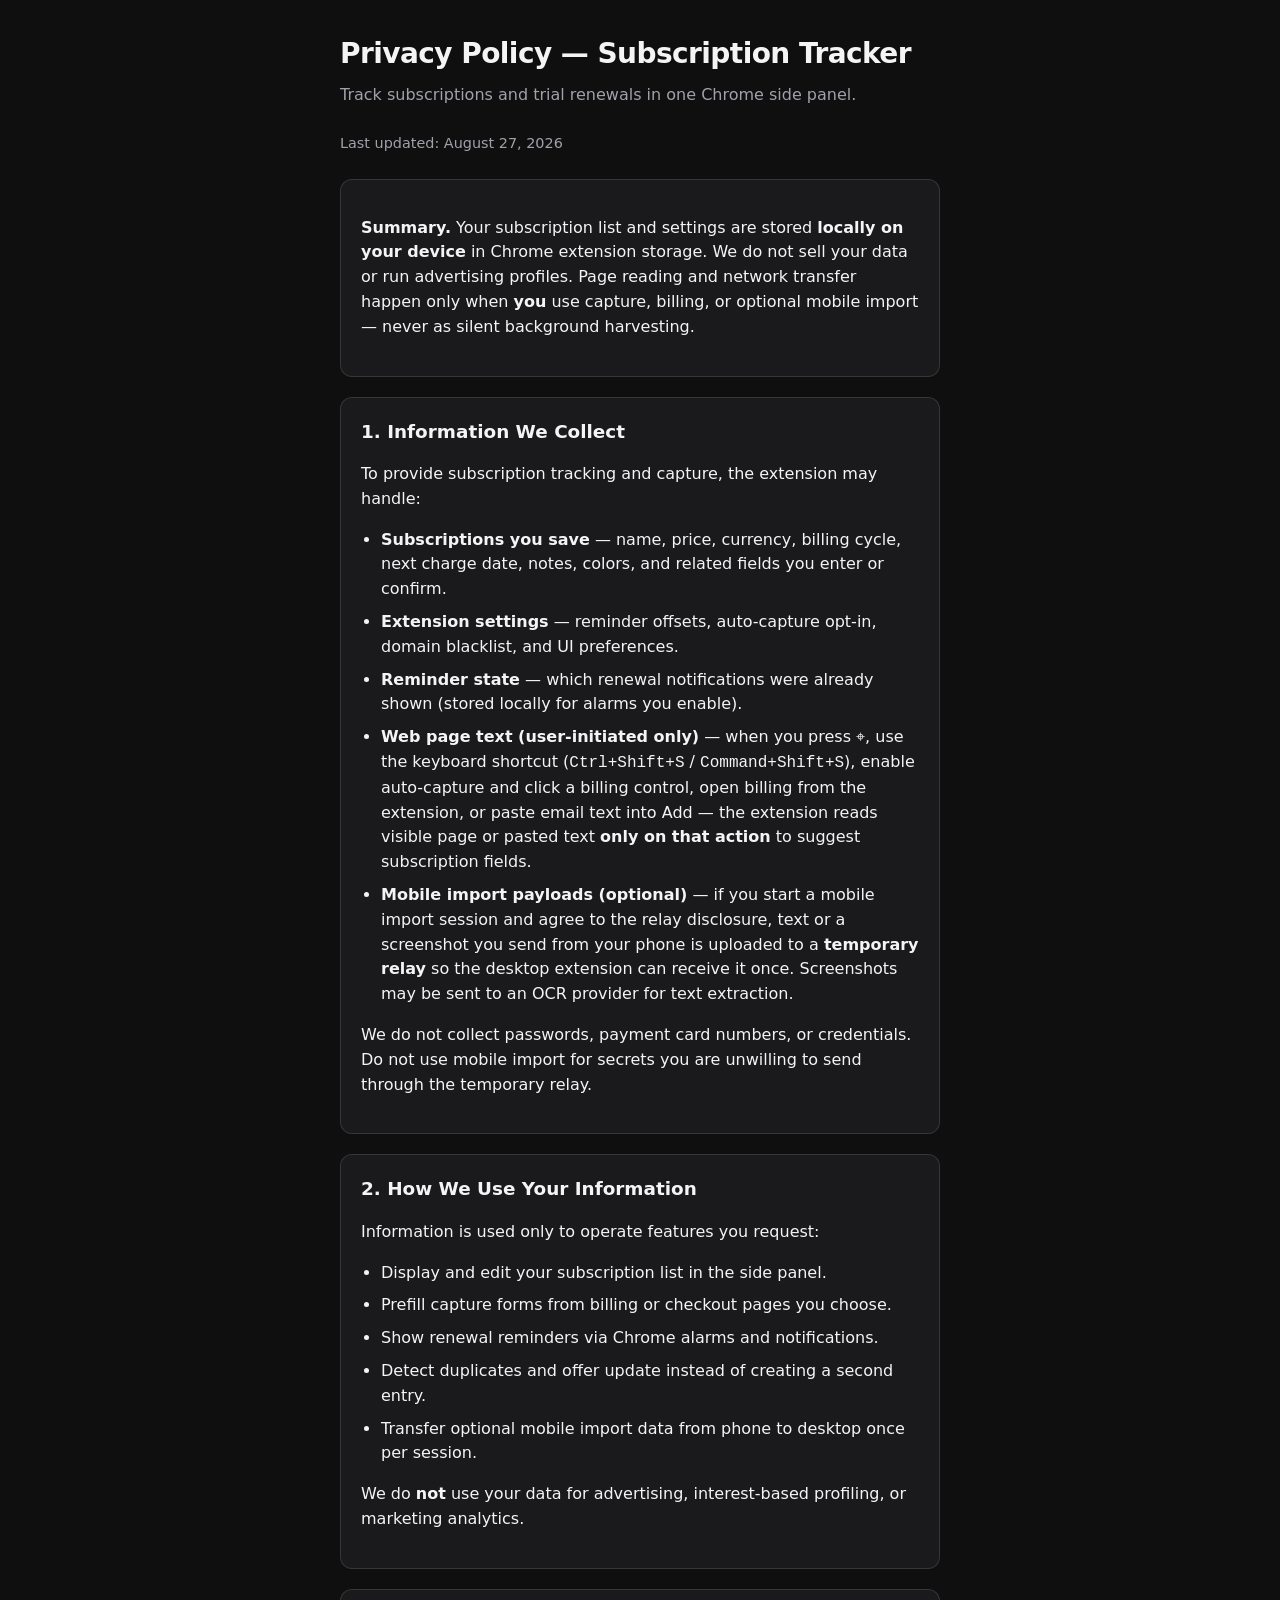
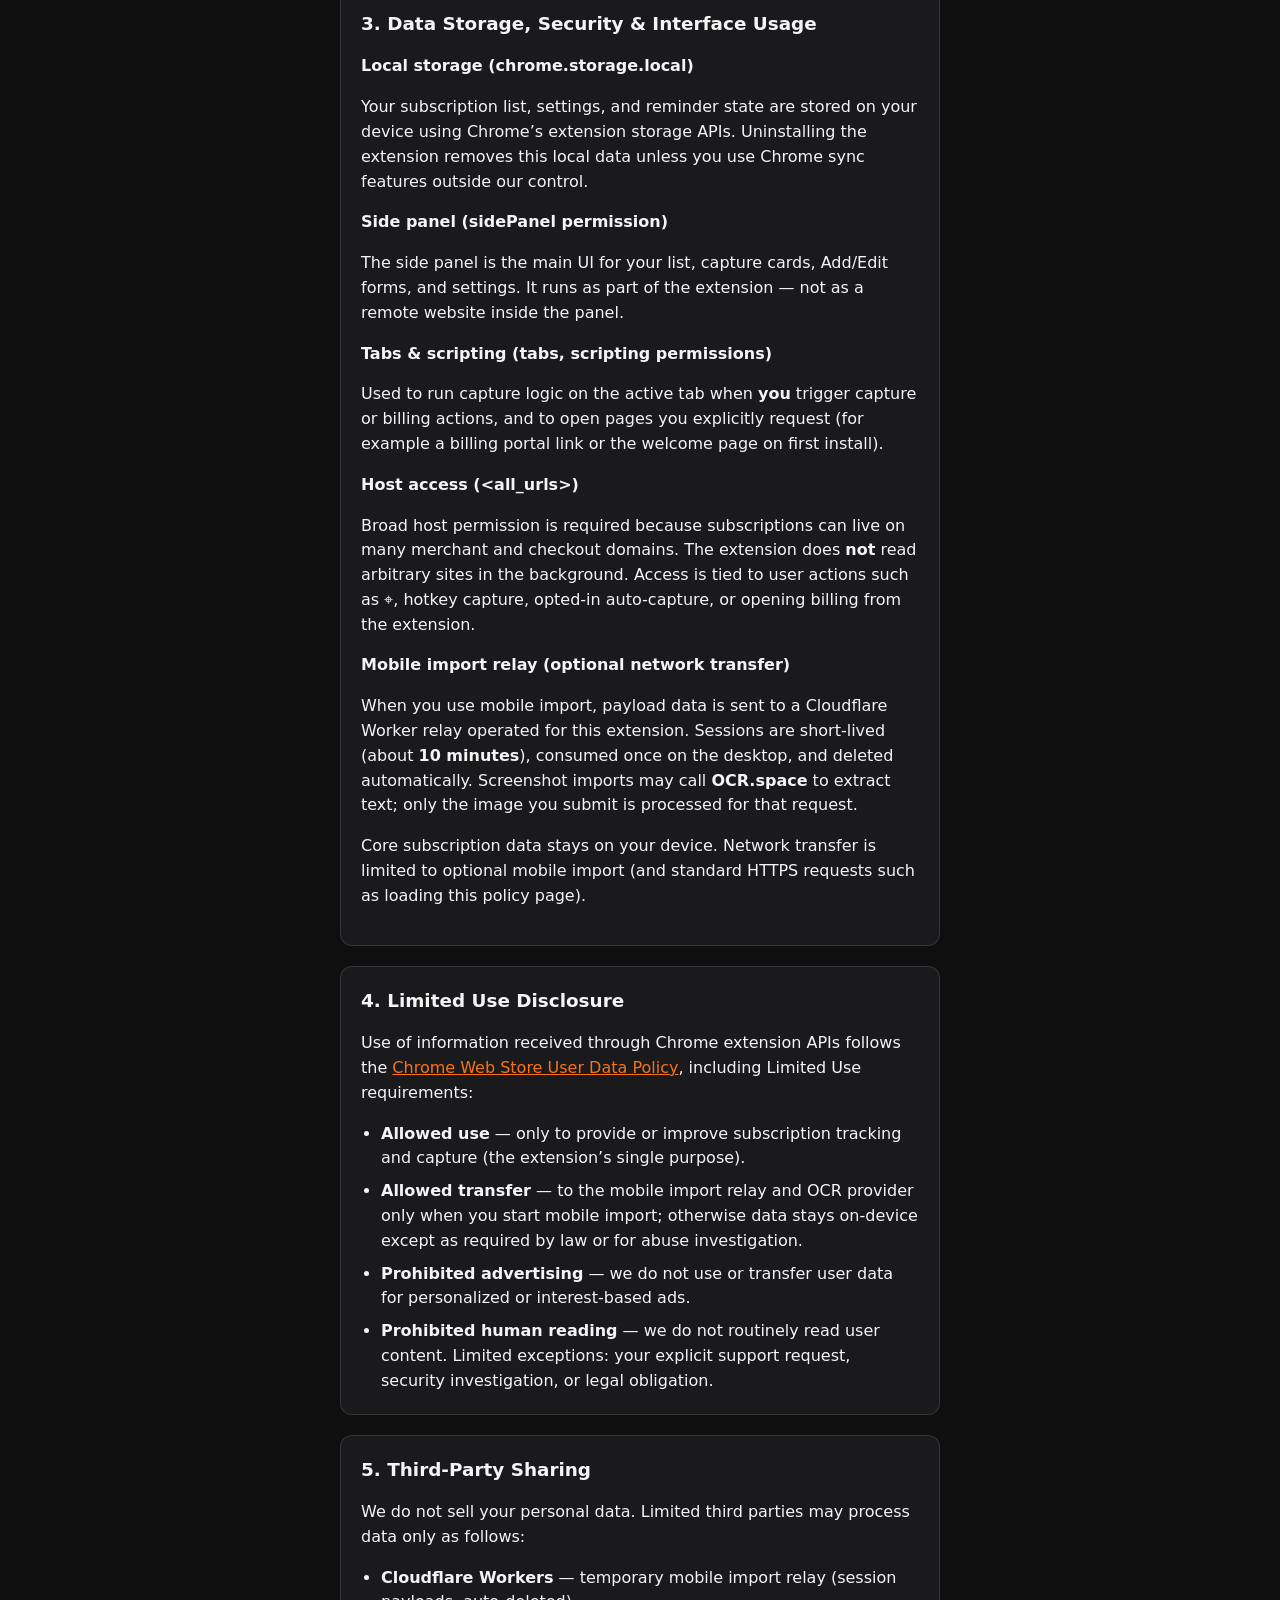
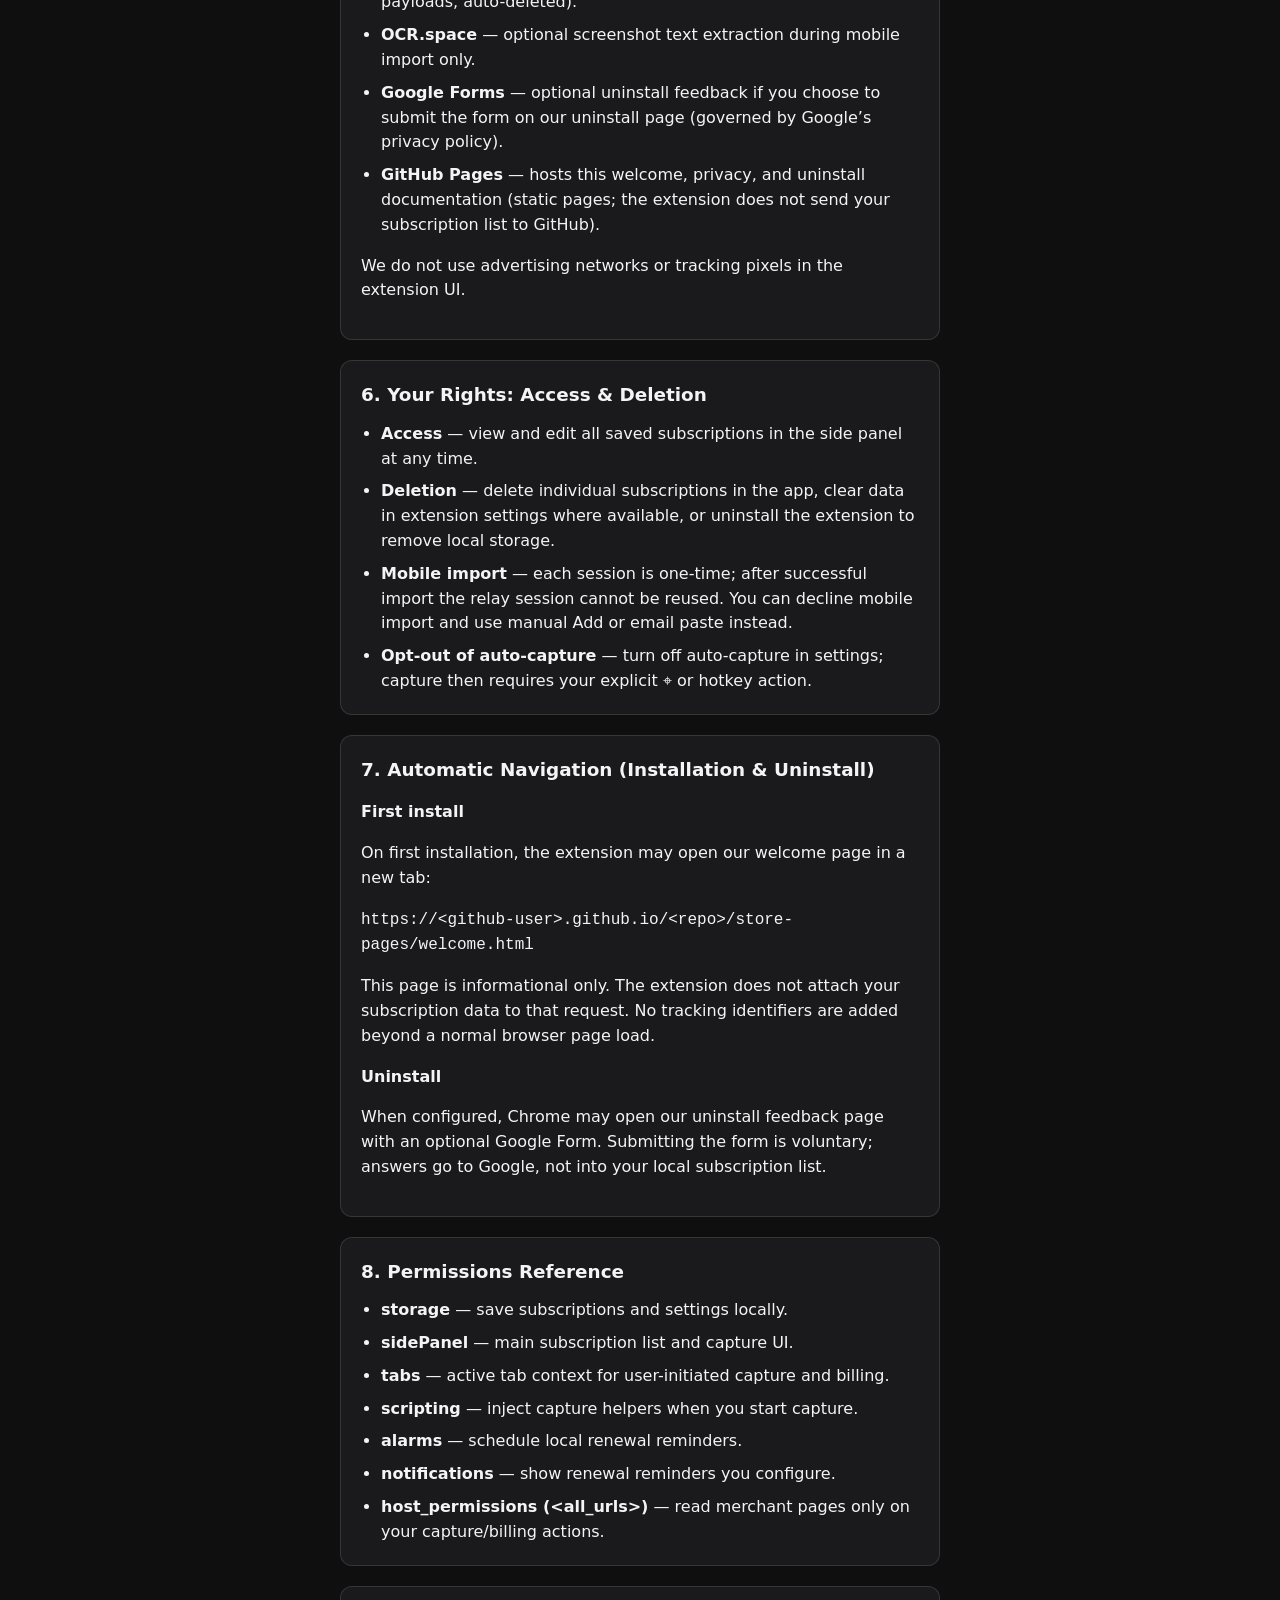
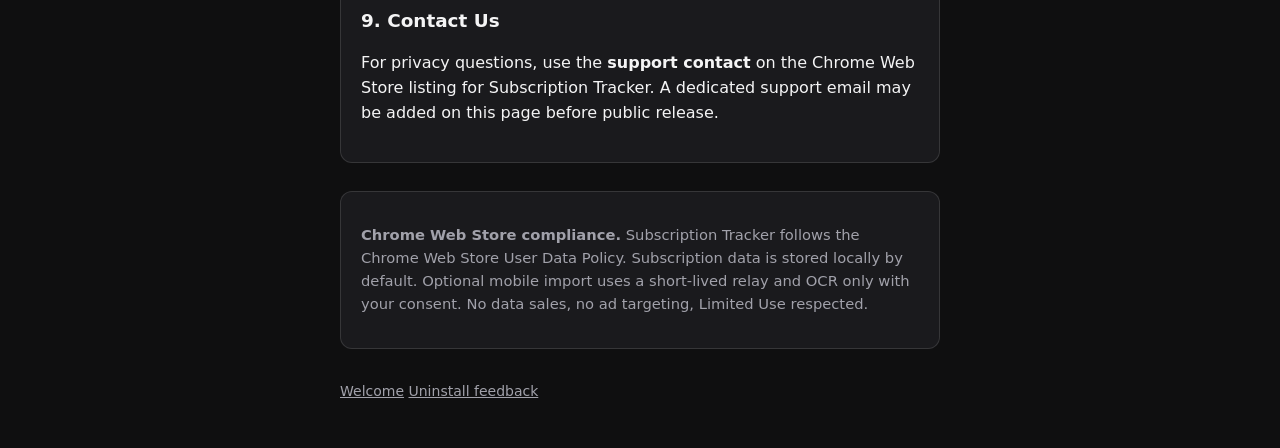
==== privacy.html @ beda6c3e "Initial store pages for GitHub Pages Co-authored-by: Cursor <cursoragent@cursor.com>" ====
<!DOCTYPE html>
<html lang="en">
  <!--
    СТОП ДЛЯ ПУБЛИКАЦИИ (CWS) — privacy.html:
    1. Обновить дату в строке "Last updated" на день публикации.
    2. В §9 Contact Us — указать реальный support email (сейчас placeholder).
    3. В §7 — подставить финальный URL welcome (после GitHub Pages), тот же что в store-urls.ts и CWS Homepage.
    Не выкладывать на GitHub Pages / не подставлять URL в CWS, пока все пункты не сделаны.
  -->
  <head>
    <meta charset="UTF-8" />
    <meta name="viewport" content="width=device-width, initial-scale=1" />
    <title>Privacy Policy — Subscription Tracker</title>
    <link rel="stylesheet" href="styles.css" />
  </head>
  <body>
    <main>
      <h1>Privacy Policy — Subscription Tracker</h1>
      <p class="lead">Track subscriptions and trial renewals in one Chrome side panel.</p>
      <p class="updated">Last updated: August 27, 2026</p>
      <!-- СТОП CWS: обновить дату выше перед публикацией -->

      <div class="card card-highlight">
        <p>
          <strong>Summary.</strong>
          Your subscription list and settings are stored <strong>locally on your device</strong>
          in Chrome extension storage. We do not sell your data or run advertising profiles.
          Page reading and network transfer happen only when <strong>you</strong> use capture,
          billing, or optional mobile import — never as silent background harvesting.
        </p>
      </div>

      <div class="card">
        <h2>1. Information We Collect</h2>
        <p>To provide subscription tracking and capture, the extension may handle:</p>
        <ul>
          <li>
            <strong>Subscriptions you save</strong> — name, price, currency, billing cycle,
            next charge date, notes, colors, and related fields you enter or confirm.
          </li>
          <li>
            <strong>Extension settings</strong> — reminder offsets, auto-capture opt-in,
            domain blacklist, and UI preferences.
          </li>
          <li>
            <strong>Reminder state</strong> — which renewal notifications were already shown
            (stored locally for alarms you enable).
          </li>
          <li>
            <strong>Web page text (user-initiated only)</strong> — when you press ⌖, use the
            keyboard shortcut (<code>Ctrl+Shift+S</code> / <code>Command+Shift+S</code>),
            enable auto-capture and click a billing control, open billing from the extension,
            or paste email text into Add — the extension reads visible page or pasted text
            <strong>only on that action</strong> to suggest subscription fields.
          </li>
          <li>
            <strong>Mobile import payloads (optional)</strong> — if you start a mobile import
            session and agree to the relay disclosure, text or a screenshot you send from your
            phone is uploaded to a <strong>temporary relay</strong> so the desktop extension can
            receive it once. Screenshots may be sent to an OCR provider for text extraction.
          </li>
        </ul>
        <p class="notice">
          We do not collect passwords, payment card numbers, or credentials. Do not use mobile
          import for secrets you are unwilling to send through the temporary relay.
        </p>
      </div>

      <div class="card">
        <h2>2. How We Use Your Information</h2>
        <p>Information is used only to operate features you request:</p>
        <ul>
          <li>Display and edit your subscription list in the side panel.</li>
          <li>Prefill capture forms from billing or checkout pages you choose.</li>
          <li>Show renewal reminders via Chrome alarms and notifications.</li>
          <li>Detect duplicates and offer update instead of creating a second entry.</li>
          <li>Transfer optional mobile import data from phone to desktop once per session.</li>
        </ul>
        <p>
          We do <strong>not</strong> use your data for advertising, interest-based profiling,
          or marketing analytics.
        </p>
      </div>

      <div class="card">
        <h2>3. Data Storage, Security &amp; Interface Usage</h2>

        <p><strong>Local storage (chrome.storage.local)</strong></p>
        <p>
          Your subscription list, settings, and reminder state are stored on your device using
          Chrome’s extension storage APIs. Uninstalling the extension removes this local data
          unless you use Chrome sync features outside our control.
        </p>

        <p><strong>Side panel (sidePanel permission)</strong></p>
        <p>
          The side panel is the main UI for your list, capture cards, Add/Edit forms, and
          settings. It runs as part of the extension — not as a remote website inside the panel.
        </p>

        <p><strong>Tabs &amp; scripting (tabs, scripting permissions)</strong></p>
        <p>
          Used to run capture logic on the active tab when <strong>you</strong> trigger capture or
          billing actions, and to open pages you explicitly request (for example a billing portal
          link or the welcome page on first install).
        </p>

        <p><strong>Host access (&lt;all_urls&gt;)</strong></p>
        <p>
          Broad host permission is required because subscriptions can live on many merchant and
          checkout domains. The extension does <strong>not</strong> read arbitrary sites in the
          background. Access is tied to user actions such as ⌖, hotkey capture, opted-in
          auto-capture, or opening billing from the extension.
        </p>

        <p><strong>Mobile import relay (optional network transfer)</strong></p>
        <p>
          When you use mobile import, payload data is sent to a Cloudflare Worker relay operated
          for this extension. Sessions are short-lived (about <strong>10 minutes</strong>), consumed
          once on the desktop, and deleted automatically. Screenshot imports may call
          <strong>OCR.space</strong> to extract text; only the image you submit is processed for
          that request.
        </p>

        <p class="notice notice-success">
          Core subscription data stays on your device. Network transfer is limited to optional
          mobile import (and standard HTTPS requests such as loading this policy page).
        </p>
      </div>

      <div class="card">
        <h2>4. Limited Use Disclosure</h2>
        <p>
          Use of information received through Chrome extension APIs follows the
          <a href="https://developer.chrome.com/docs/webstore/program-policies/limited-use/"
            >Chrome Web Store User Data Policy</a
          >, including Limited Use requirements:
        </p>
        <ul>
          <li>
            <strong>Allowed use</strong> — only to provide or improve subscription tracking and
            capture (the extension’s single purpose).
          </li>
          <li>
            <strong>Allowed transfer</strong> — to the mobile import relay and OCR provider only
            when you start mobile import; otherwise data stays on-device except as required by law
            or for abuse investigation.
          </li>
          <li>
            <strong>Prohibited advertising</strong> — we do not use or transfer user data for
            personalized or interest-based ads.
          </li>
          <li>
            <strong>Prohibited human reading</strong> — we do not routinely read user content.
            Limited exceptions: your explicit support request, security investigation, or legal
            obligation.
          </li>
        </ul>
      </div>

      <div class="card">
        <h2>5. Third-Party Sharing</h2>
        <p>We do not sell your personal data. Limited third parties may process data only as follows:</p>
        <ul>
          <li>
            <strong>Cloudflare Workers</strong> — temporary mobile import relay (session payloads,
            auto-deleted).
          </li>
          <li>
            <strong>OCR.space</strong> — optional screenshot text extraction during mobile import
            only.
          </li>
          <li>
            <strong>Google Forms</strong> — optional uninstall feedback if you choose to submit the
            form on our uninstall page (governed by Google’s privacy policy).
          </li>
          <li>
            <strong>GitHub Pages</strong> — hosts this welcome, privacy, and uninstall documentation
            (static pages; the extension does not send your subscription list to GitHub).
          </li>
        </ul>
        <p>We do not use advertising networks or tracking pixels in the extension UI.</p>
      </div>

      <div class="card">
        <h2>6. Your Rights: Access &amp; Deletion</h2>
        <ul>
          <li>
            <strong>Access</strong> — view and edit all saved subscriptions in the side panel at any
            time.
          </li>
          <li>
            <strong>Deletion</strong> — delete individual subscriptions in the app, clear data in
            extension settings where available, or uninstall the extension to remove local storage.
          </li>
          <li>
            <strong>Mobile import</strong> — each session is one-time; after successful import the
            relay session cannot be reused. You can decline mobile import and use manual Add or
            email paste instead.
          </li>
          <li>
            <strong>Opt-out of auto-capture</strong> — turn off auto-capture in settings; capture
            then requires your explicit ⌖ or hotkey action.
          </li>
        </ul>
      </div>

      <div class="card">
        <h2>7. Automatic Navigation (Installation &amp; Uninstall)</h2>
        <p><strong>First install</strong></p>
        <p>
          On first installation, the extension may open our welcome page in a new tab:
        </p>
        <p><code>https://&lt;github-user&gt;.github.io/&lt;repo&gt;/store-pages/welcome.html</code></p>
        <!-- СТОП CWS: заменить placeholder выше на финальный URL welcome (GitHub Pages) -->
        <p>
          This page is informational only. The extension does not attach your subscription data to
          that request. No tracking identifiers are added beyond a normal browser page load.
        </p>
        <p><strong>Uninstall</strong></p>
        <p>
          When configured, Chrome may open our uninstall feedback page with an optional Google
          Form. Submitting the form is voluntary; answers go to Google, not into your local
          subscription list.
        </p>
      </div>

      <div class="card" id="permissions">
        <h2>8. Permissions Reference</h2>
        <ul>
          <li><strong>storage</strong> — save subscriptions and settings locally.</li>
          <li><strong>sidePanel</strong> — main subscription list and capture UI.</li>
          <li><strong>tabs</strong> — active tab context for user-initiated capture and billing.</li>
          <li><strong>scripting</strong> — inject capture helpers when you start capture.</li>
          <li><strong>alarms</strong> — schedule local renewal reminders.</li>
          <li><strong>notifications</strong> — show renewal reminders you configure.</li>
          <li><strong>host_permissions (&lt;all_urls&gt;)</strong> — read merchant pages only on your capture/billing actions.</li>
        </ul>
      </div>

      <div class="card">
        <h2>9. Contact Us</h2>
        <!-- СТОП CWS: заменить текст ниже на реальный email поддержки -->
        <p>
          For privacy questions, use the <strong>support contact</strong> on the Chrome Web Store
          listing for Subscription Tracker. A dedicated support email may be added on this page
          before public release.
        </p>
      </div>

      <div class="compliance">
        <p>
          <strong>Chrome Web Store compliance.</strong>
          Subscription Tracker follows the Chrome Web Store User Data Policy. Subscription data is
          stored locally by default. Optional mobile import uses a short-lived relay and OCR only
          with your consent. No data sales, no ad targeting, Limited Use respected.
        </p>
      </div>

      <footer>
        <a href="welcome.html">Welcome</a>
        <a href="uninstall.html">Uninstall feedback</a>
      </footer>
    </main>
  </body>
</html>
---- styles.css ----
/* Subscription Tracker — GitHub Pages (store). Matches extension dark theme. */
:root {
  color-scheme: dark;
  --bg: #0f0f10;
  --surface: #1a1a1d;
  --text: #f4f4f5;
  --muted: #a1a1aa;
  --border: rgba(255, 255, 255, 0.12);
  --accent: #f97316;
  --max: 640px;
}

* {
  box-sizing: border-box;
}

body {
  margin: 0;
  min-height: 100vh;
  font-family: system-ui, -apple-system, Segoe UI, Roboto, sans-serif;
  font-size: 16px;
  line-height: 1.55;
  background: var(--bg);
  color: var(--text);
}

main {
  max-width: var(--max);
  margin: 0 auto;
  padding: 32px 20px 48px;
}

h1 {
  margin: 0 0 8px;
  font-size: 1.75rem;
  letter-spacing: -0.02em;
}

h2 {
  margin: 0 0 12px;
  font-size: 1.15rem;
}

.lead {
  margin: 0 0 24px;
  color: var(--muted);
}

.updated {
  margin: 0 0 24px;
  font-size: 0.9rem;
  color: var(--muted);
}

.card {
  background: var(--surface);
  border: 1px solid var(--border);
  border-radius: 12px;
  padding: 20px;
  margin-bottom: 20px;
}

ul {
  margin: 0;
  padding-left: 1.25rem;
}

li {
  margin-bottom: 8px;
}

li:last-child {
  margin-bottom: 0;
}

a {
  color: var(--accent);
}

footer {
  margin-top: 32px;
  font-size: 0.875rem;
  color: var(--muted);
}

footer a {
  color: var(--muted);
}

.compliance {
  margin-top: 28px;
  padding: 18px 20px;
  border-radius: 12px;
  background: var(--surface);
  border: 1px solid var(--border);
  font-size: 0.92rem;
  color: var(--muted);
}

.form-frame {
  width: 100%;
  min-height: 420px;
  border: 0;
  border-radius: 8px;
  background: #fff;
}

.form-placeholder {
  padding: 24px;
  border: 1px dashed var(--border);
  border-radius: 8px;
  color: var(--muted);
  font-size: 0.9375rem;
}

.form-placeholder code {
  color: var(--text);
  font-size: 0.8125rem;
}

/* Welcome onboarding — light layout (CWS homepage) */
body.page-welcome {
  color-scheme: light;
  background: #fff;
  color: #111;
}

body.page-welcome main {
  max-width: 900px;
  padding: 48px 24px 64px;
  text-align: center;
}

body.page-welcome h1 {
  margin: 0 0 40px;
  font-size: clamp(1.5rem, 4vw, 2rem);
  font-weight: 700;
  line-height: 1.25;
  letter-spacing: -0.02em;
}

.welcome-step {
  margin-bottom: 40px;
}

.welcome-step:last-child {
  margin-bottom: 0;
}

.welcome-step__text {
  margin: 0 0 20px;
  font-size: 1.26rem;
  line-height: 1.5;
}

.welcome-step img {
  display: block;
  width: 100%;
  max-width: 1024px;
  height: auto;
  margin: 0 auto;
}

/* Uninstall feedback — light layout */
body.page-uninstall {
  color-scheme: light;
  background: #fff;
  color: #111;
}

body.page-uninstall main {
  max-width: 640px;
  margin: 0 auto;
  padding: 48px 24px 64px;
}

body.page-uninstall h1 {
  margin: 0 0 28px;
  font-size: clamp(1.5rem, 4vw, 2rem);
  font-weight: 700;
  line-height: 1.25;
  letter-spacing: -0.02em;
  text-align: center;
}

body.page-uninstall .uninstall-message {
  margin: 0 0 32px;
  font-size: 1.05rem;
  line-height: 1.65;
}

body.page-uninstall .form-placeholder {
  border-color: rgba(0, 0, 0, 0.15);
  color: #52525b;
}

body.page-uninstall .form-placeholder code {
  color: #111;
}
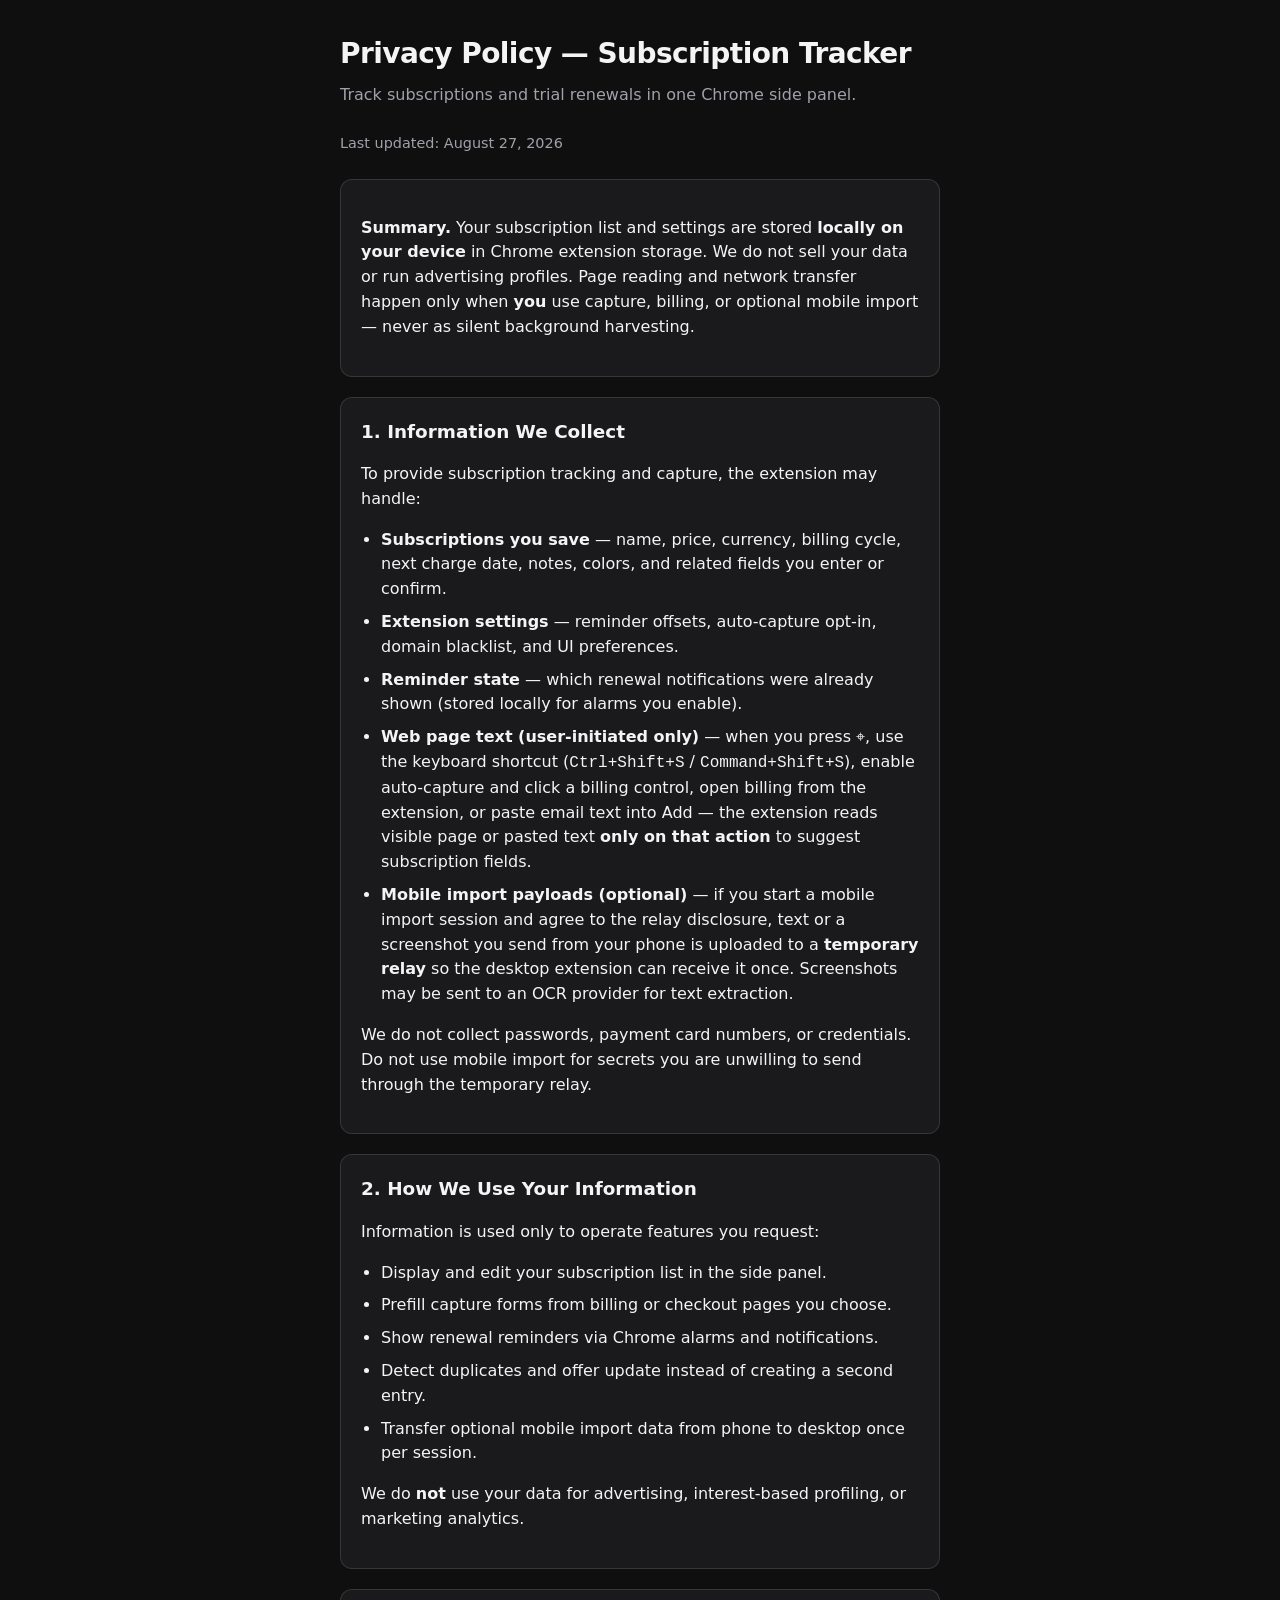
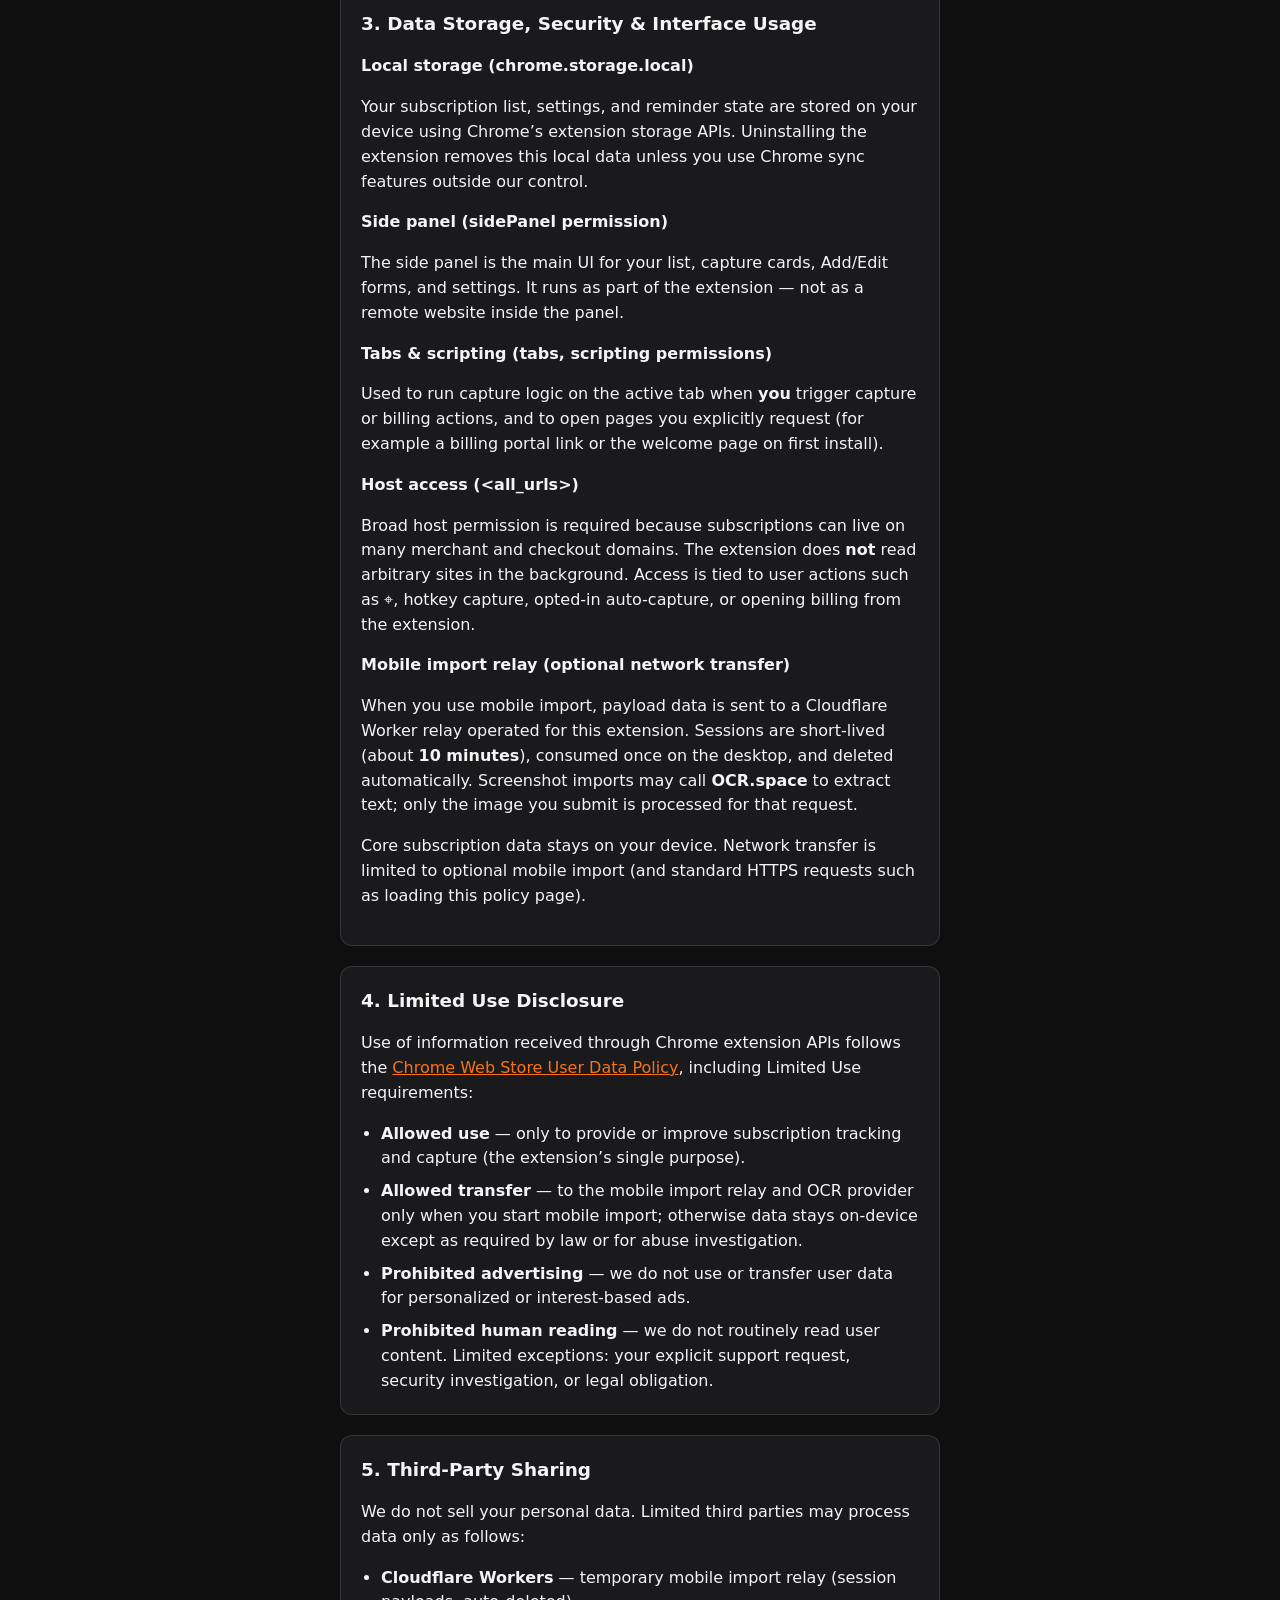
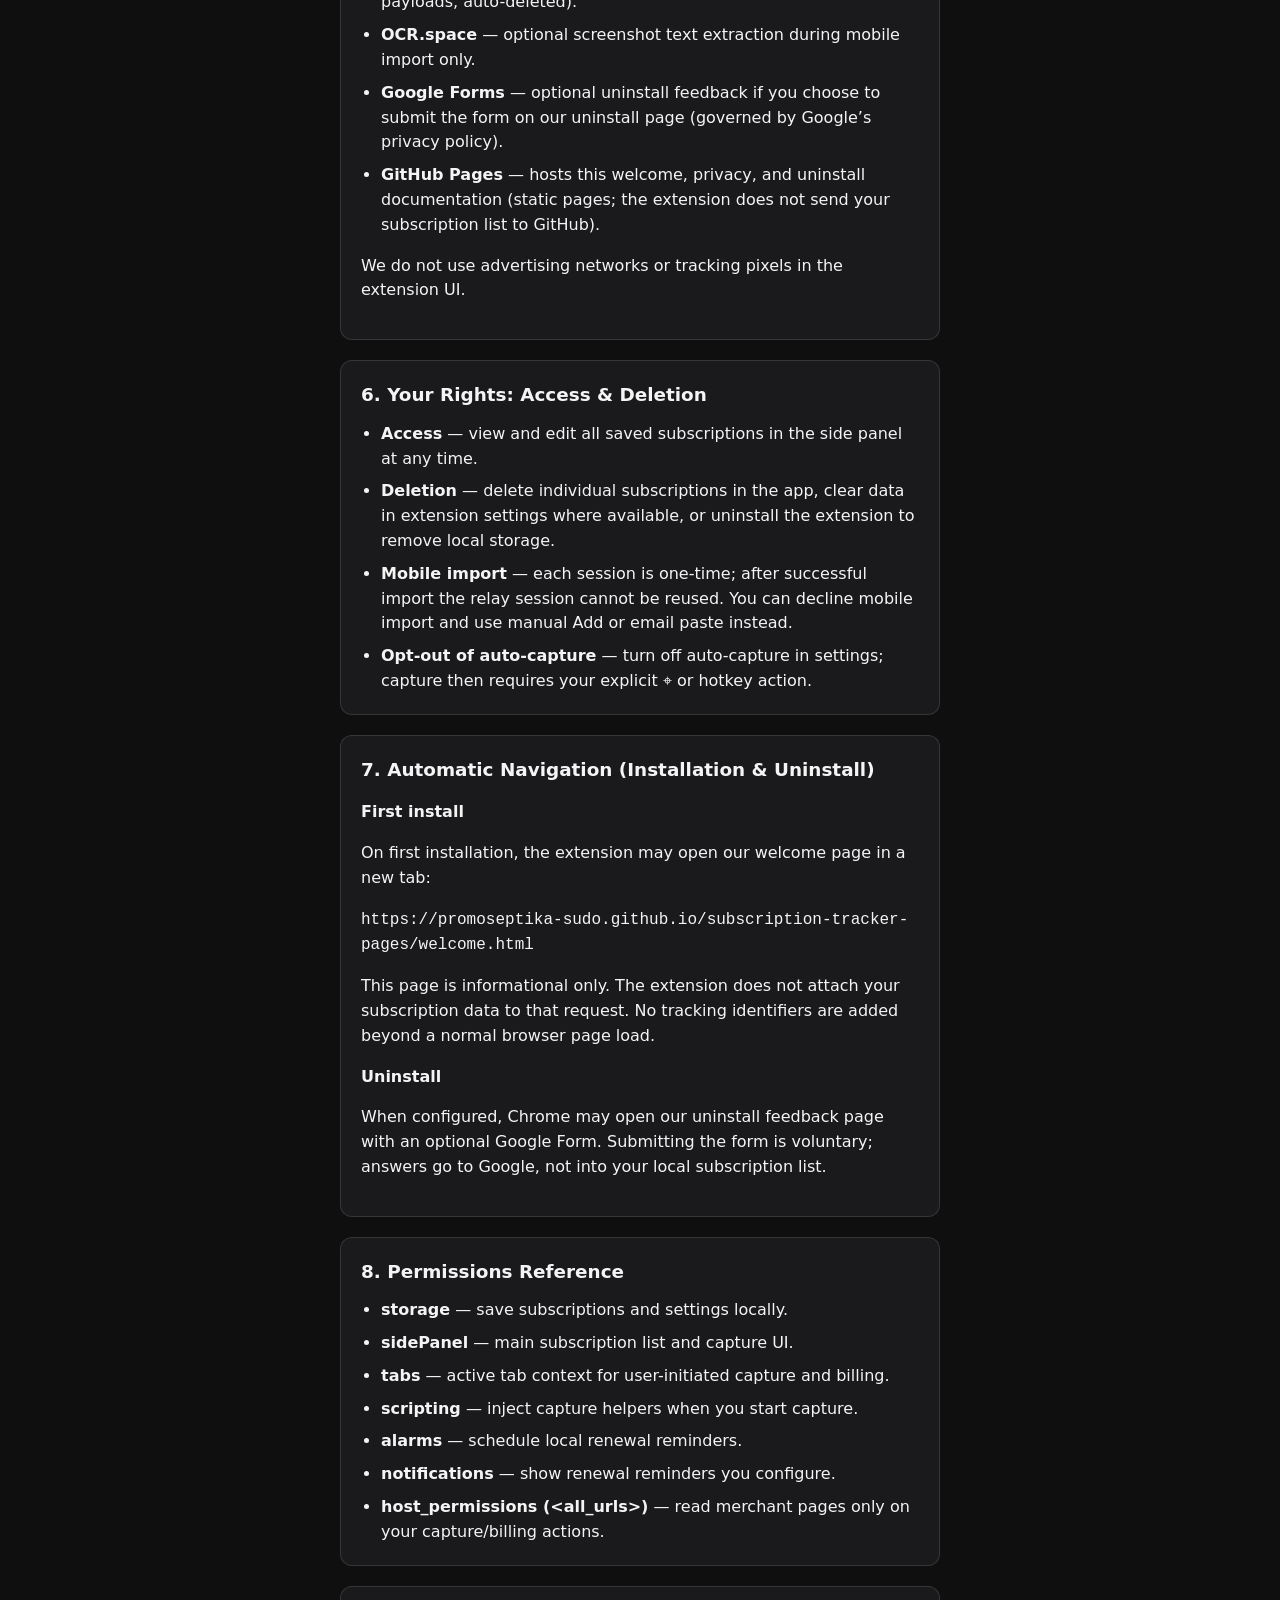
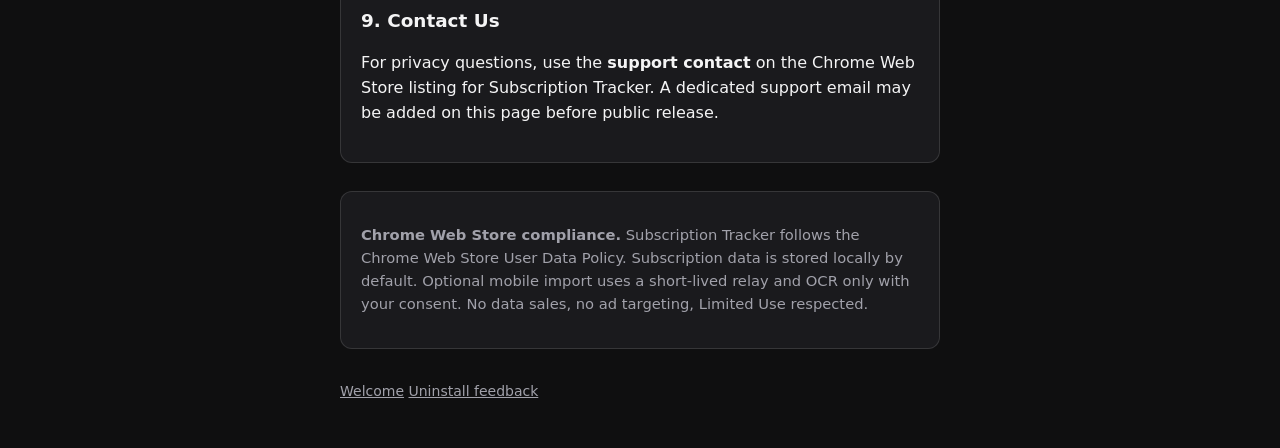
==== commit 77a1c38a: "docs: set welcome URL in privacy section 7 Co-authored-by: Cursor <cursoragent@cursor.com>" ====
--- a/privacy.html
+++ b/privacy.html
@@ -211,8 +211,8 @@
         <p>
           On first installation, the extension may open our welcome page in a new tab:
         </p>
-        <p><code>https://&lt;github-user&gt;.github.io/&lt;repo&gt;/store-pages/welcome.html</code></p>
-        <!-- СТОП CWS: заменить placeholder выше на финальный URL welcome (GitHub Pages) -->
+        <p><code>https://promoseptika-sudo.github.io/subscription-tracker-pages/welcome.html</code></p>
+        <!-- СТОП CWS: welcome URL synced with store-urls.ts -->
         <p>
           This page is informational only. The extension does not attach your subscription data to
           that request. No tracking identifiers are added beyond a normal browser page load.
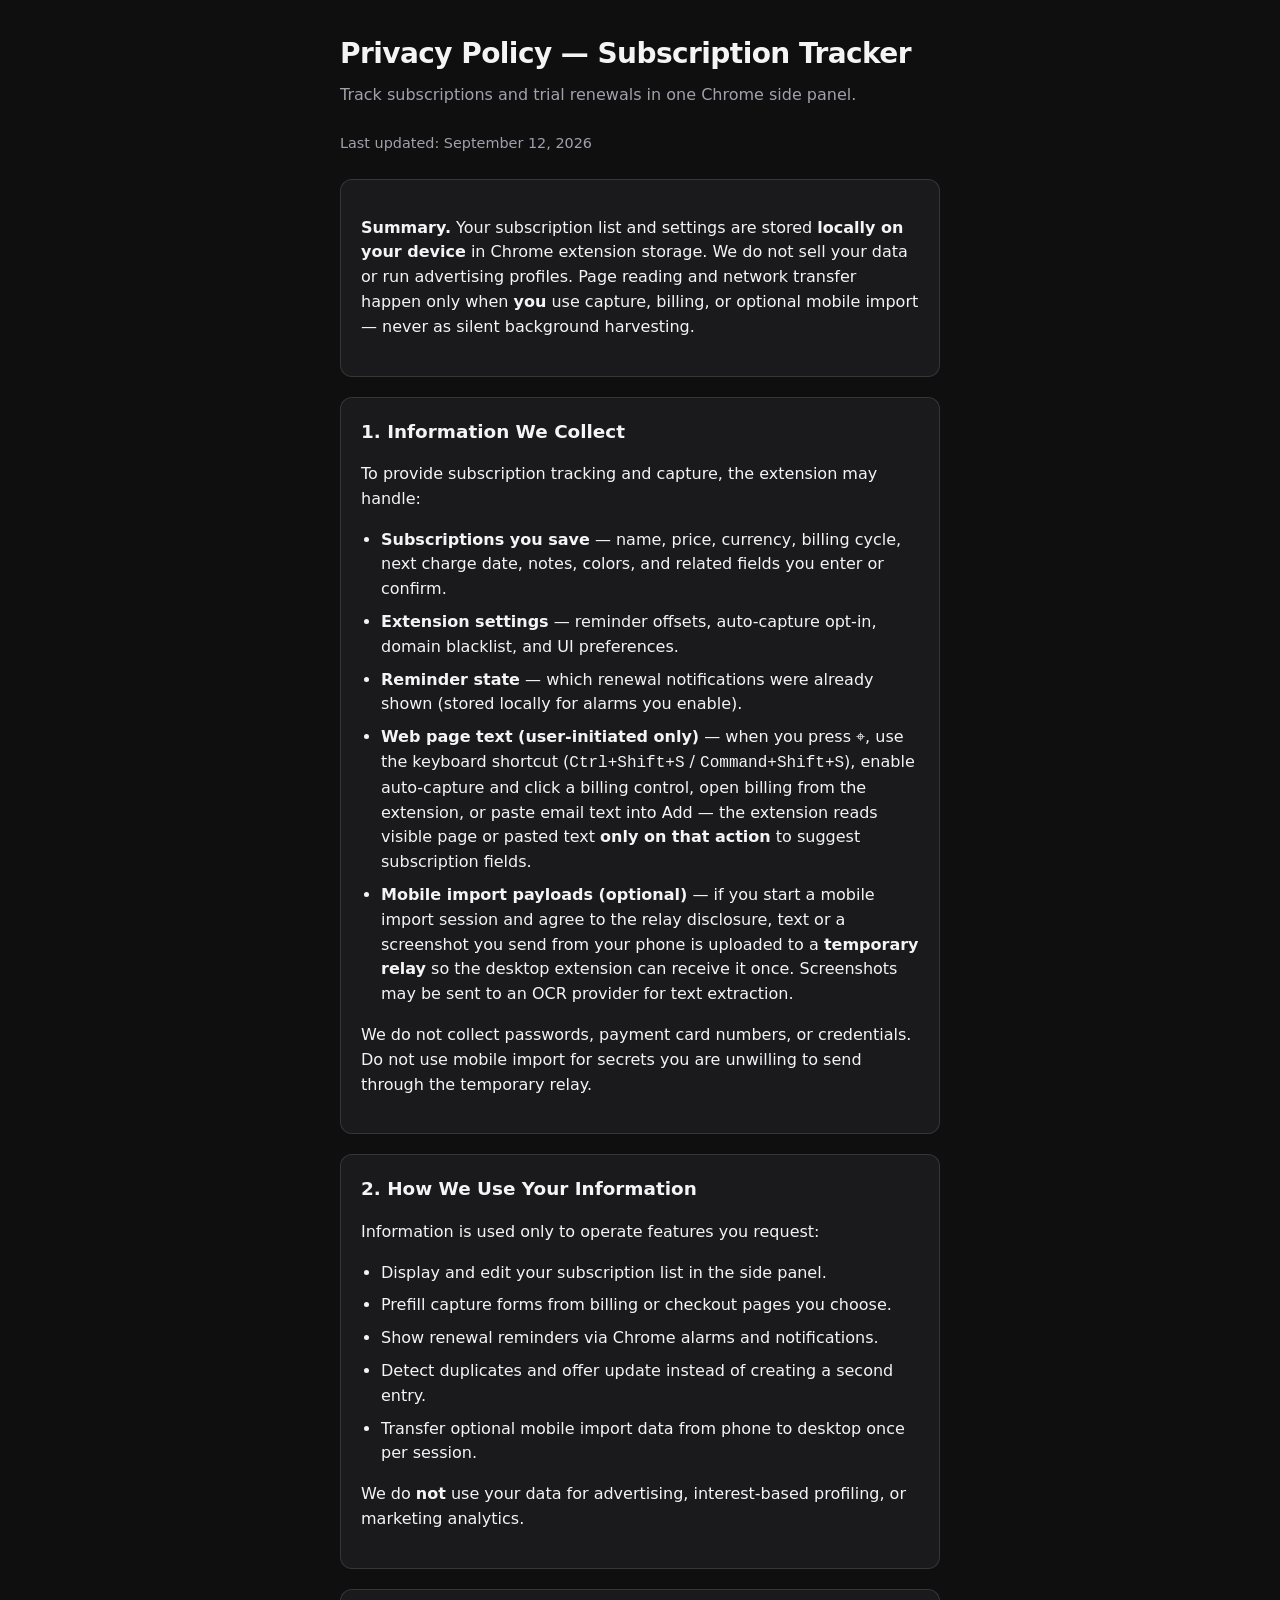
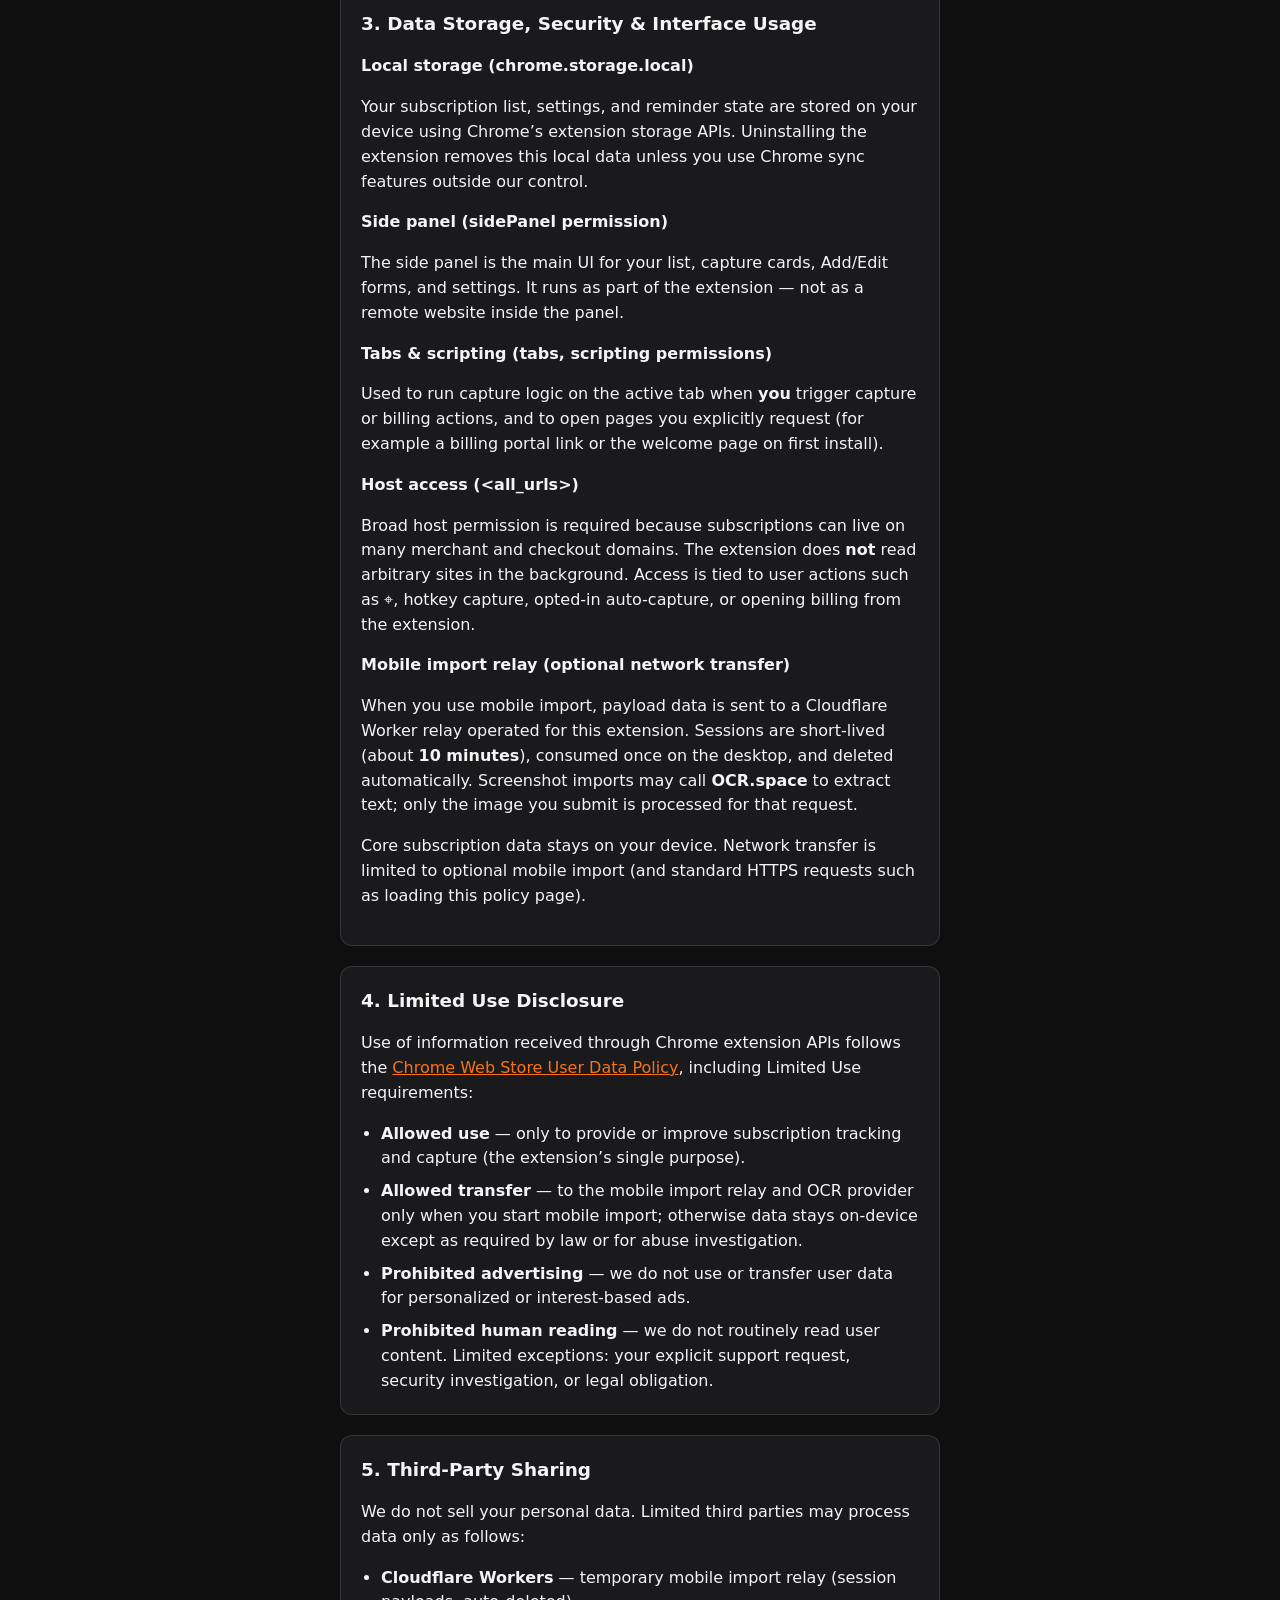
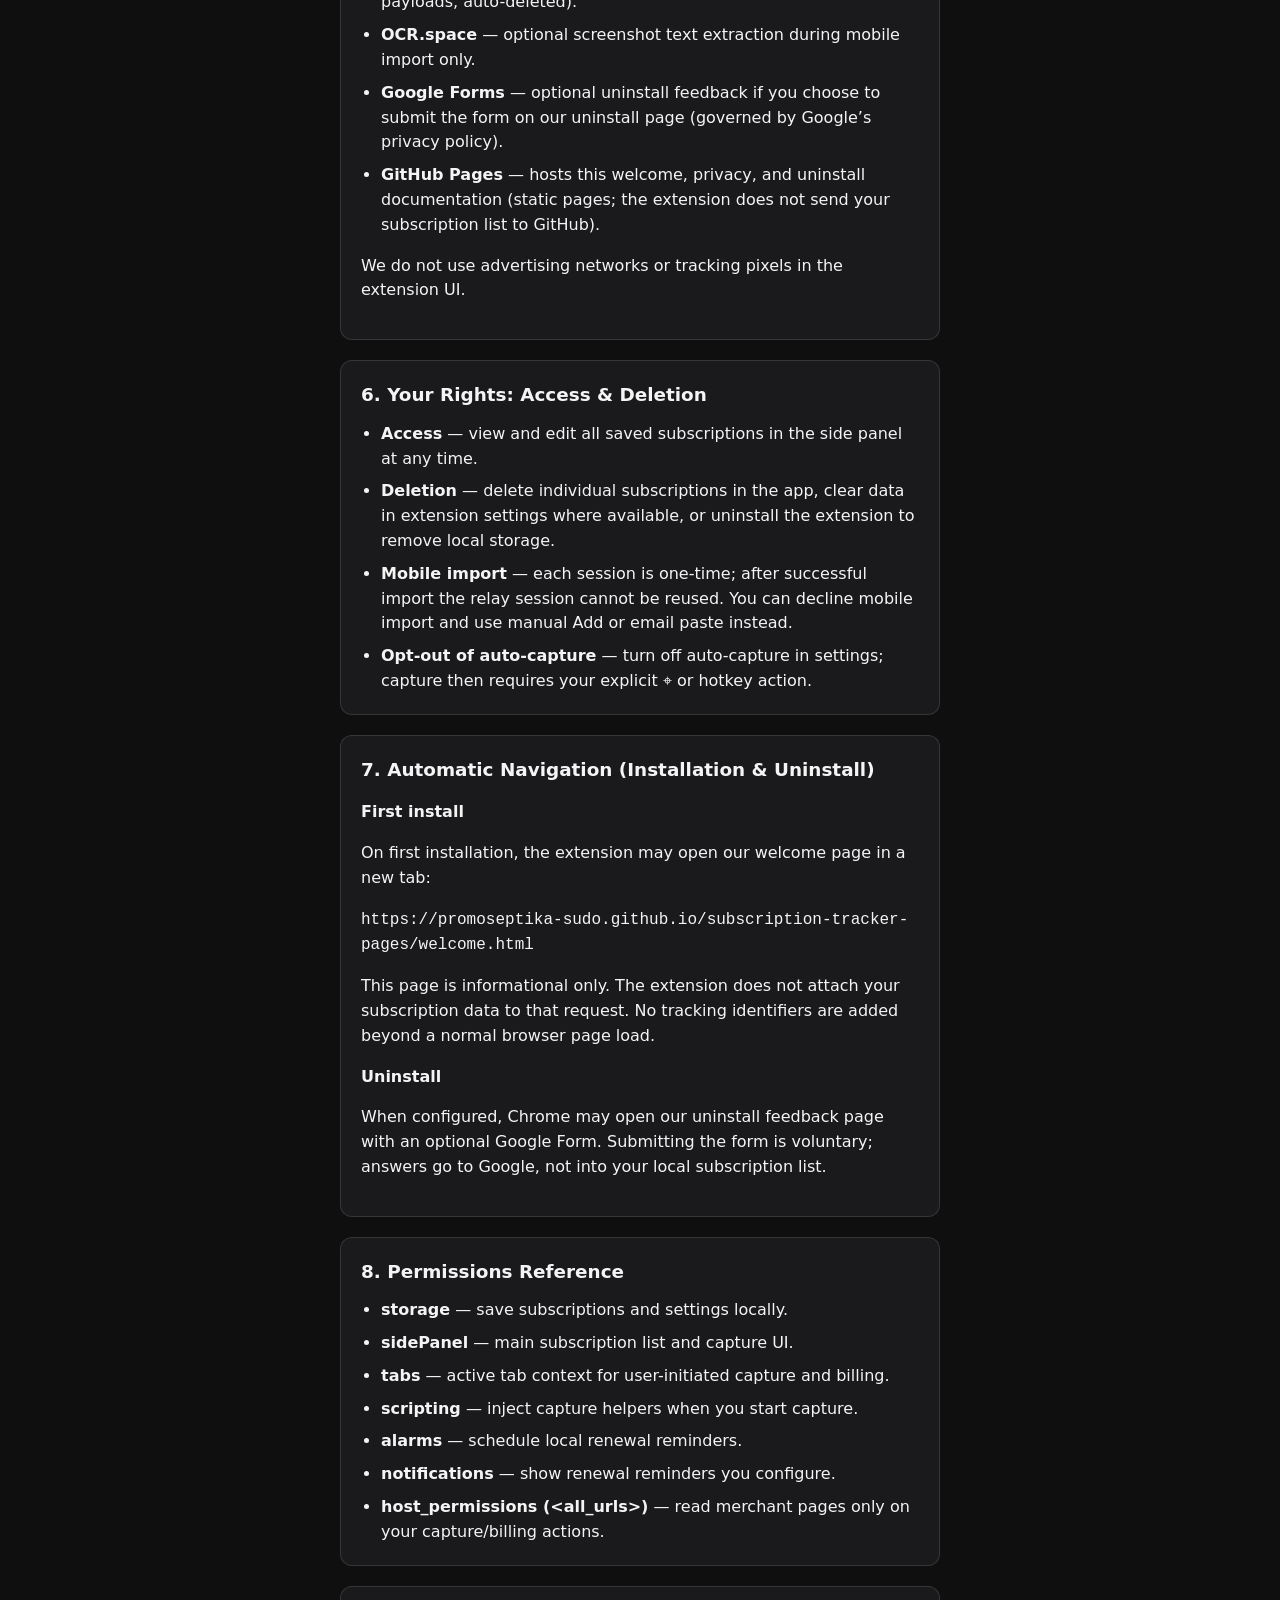
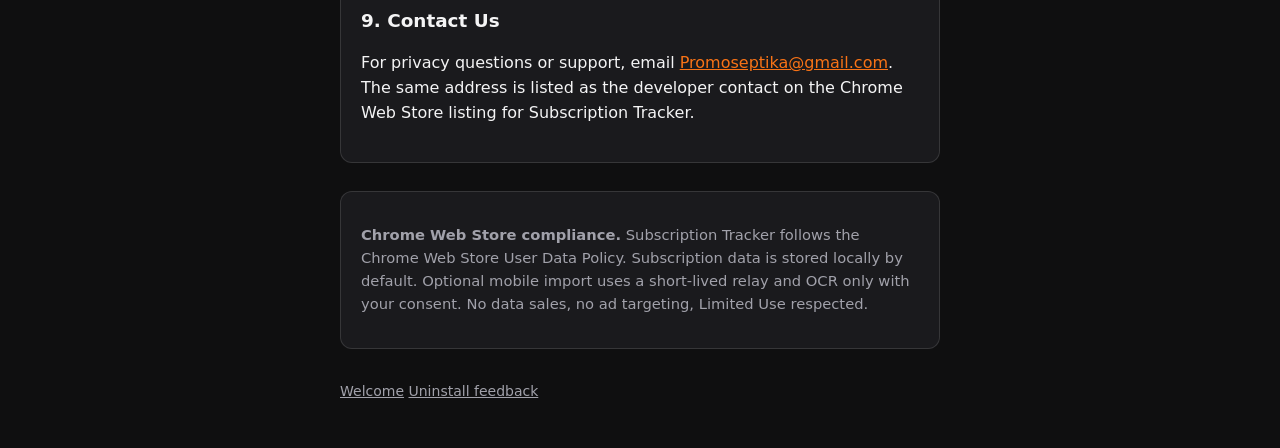
==== commit 6ba32b10: "Update privacy.html" ====
--- a/privacy.html
+++ b/privacy.html
@@ -2,8 +2,8 @@
 <html lang="en">
   <!--
     СТОП ДЛЯ ПУБЛИКАЦИИ (CWS) — privacy.html:
-    1. Обновить дату в строке "Last updated" на день публикации.
-    2. В §9 Contact Us — указать реальный support email (сейчас placeholder).
+    1. Last updated — September 12, 2026 (при следующих правках — обновить дату).
+    2. §9 Contact Us — Promoseptika@gmail.com (как в CWS Contact).
     3. В §7 — подставить финальный URL welcome (после GitHub Pages), тот же что в store-urls.ts и CWS Homepage.
     Не выкладывать на GitHub Pages / не подставлять URL в CWS, пока все пункты не сделаны.
   -->
@@ -17,8 +17,7 @@
     <main>
       <h1>Privacy Policy — Subscription Tracker</h1>
       <p class="lead">Track subscriptions and trial renewals in one Chrome side panel.</p>
-      <p class="updated">Last updated: August 27, 2026</p>
-      <!-- СТОП CWS: обновить дату выше перед публикацией -->
+      <p class="updated">Last updated: September 12, 2026</p>
 
       <div class="card card-highlight">
         <p>
@@ -240,11 +239,11 @@
 
       <div class="card">
         <h2>9. Contact Us</h2>
-        <!-- СТОП CWS: заменить текст ниже на реальный email поддержки -->
-        <p>
-          For privacy questions, use the <strong>support contact</strong> on the Chrome Web Store
-          listing for Subscription Tracker. A dedicated support email may be added on this page
-          before public release.
+        <p>
+          For privacy questions or support, email
+          <a href="mailto:Promoseptika@gmail.com">Promoseptika@gmail.com</a>.
+          The same address is listed as the developer contact on the Chrome Web Store listing
+          for Subscription Tracker.
         </p>
       </div>
 
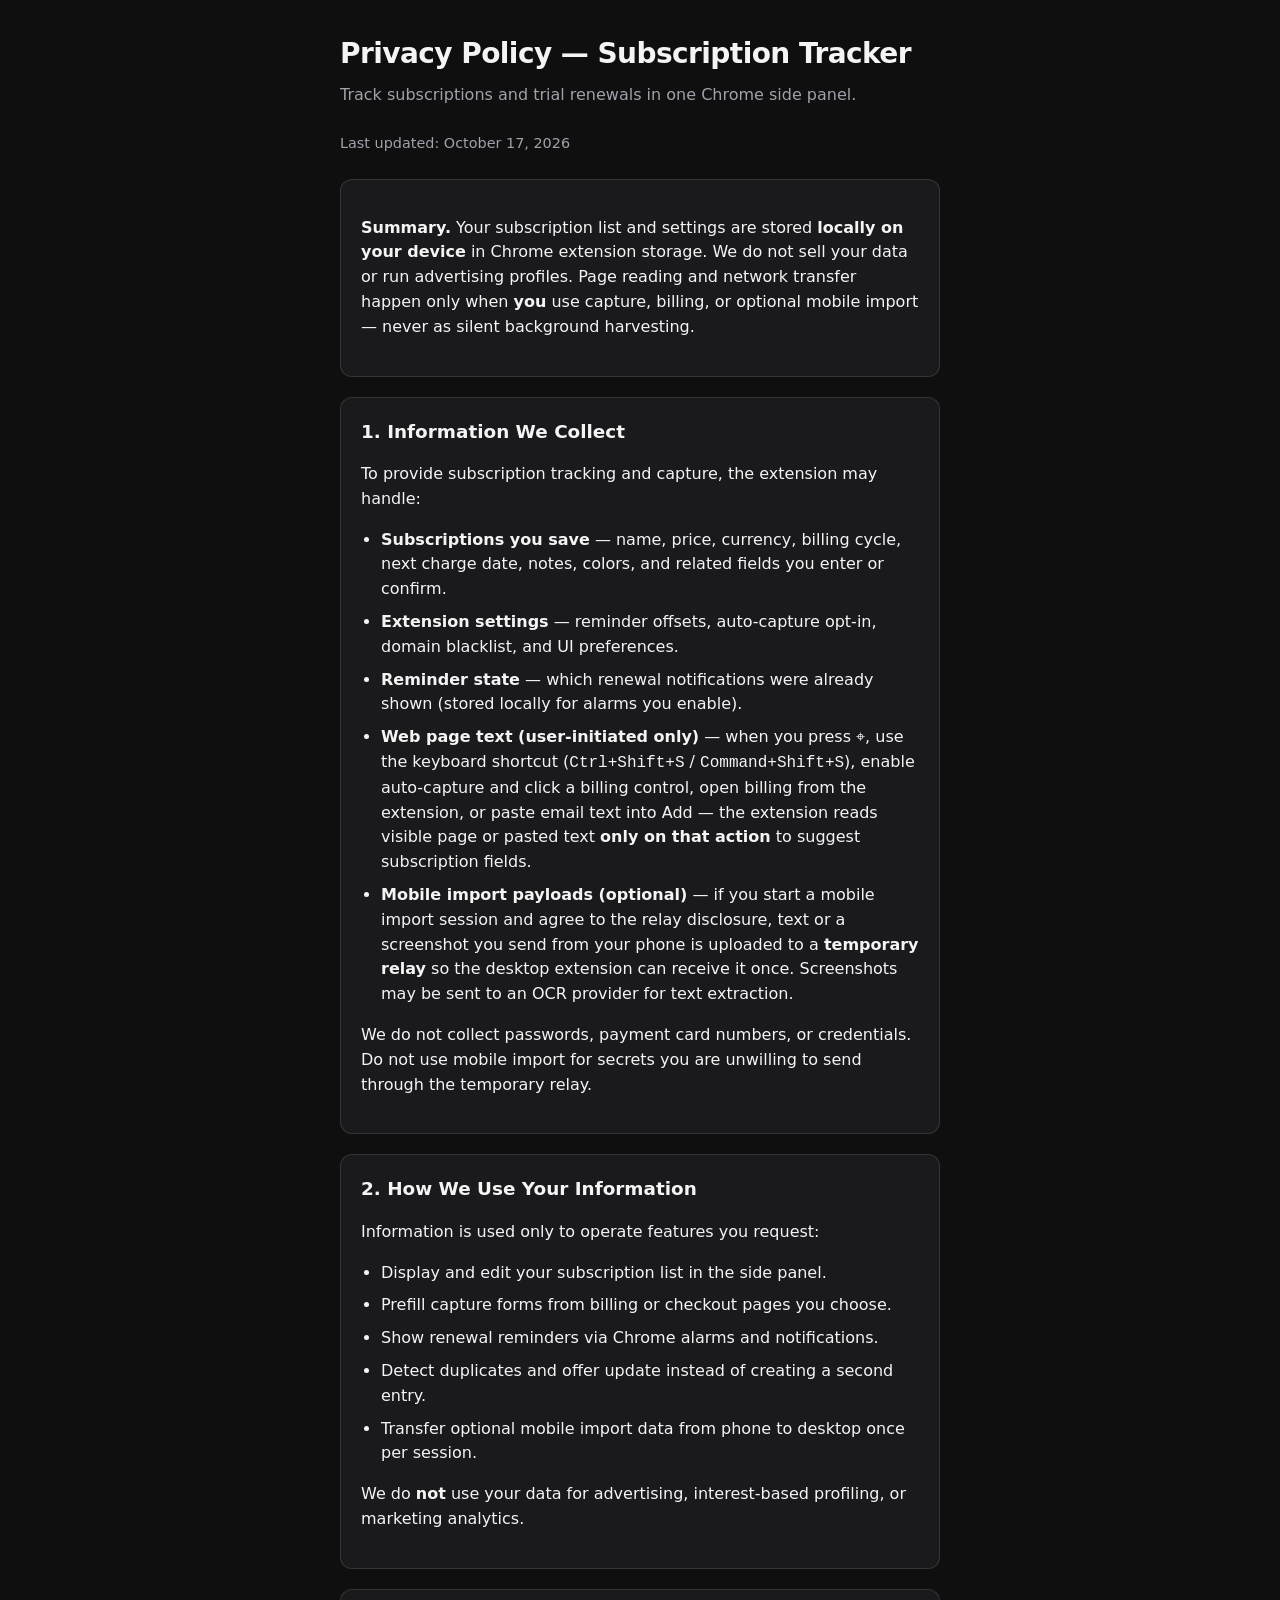
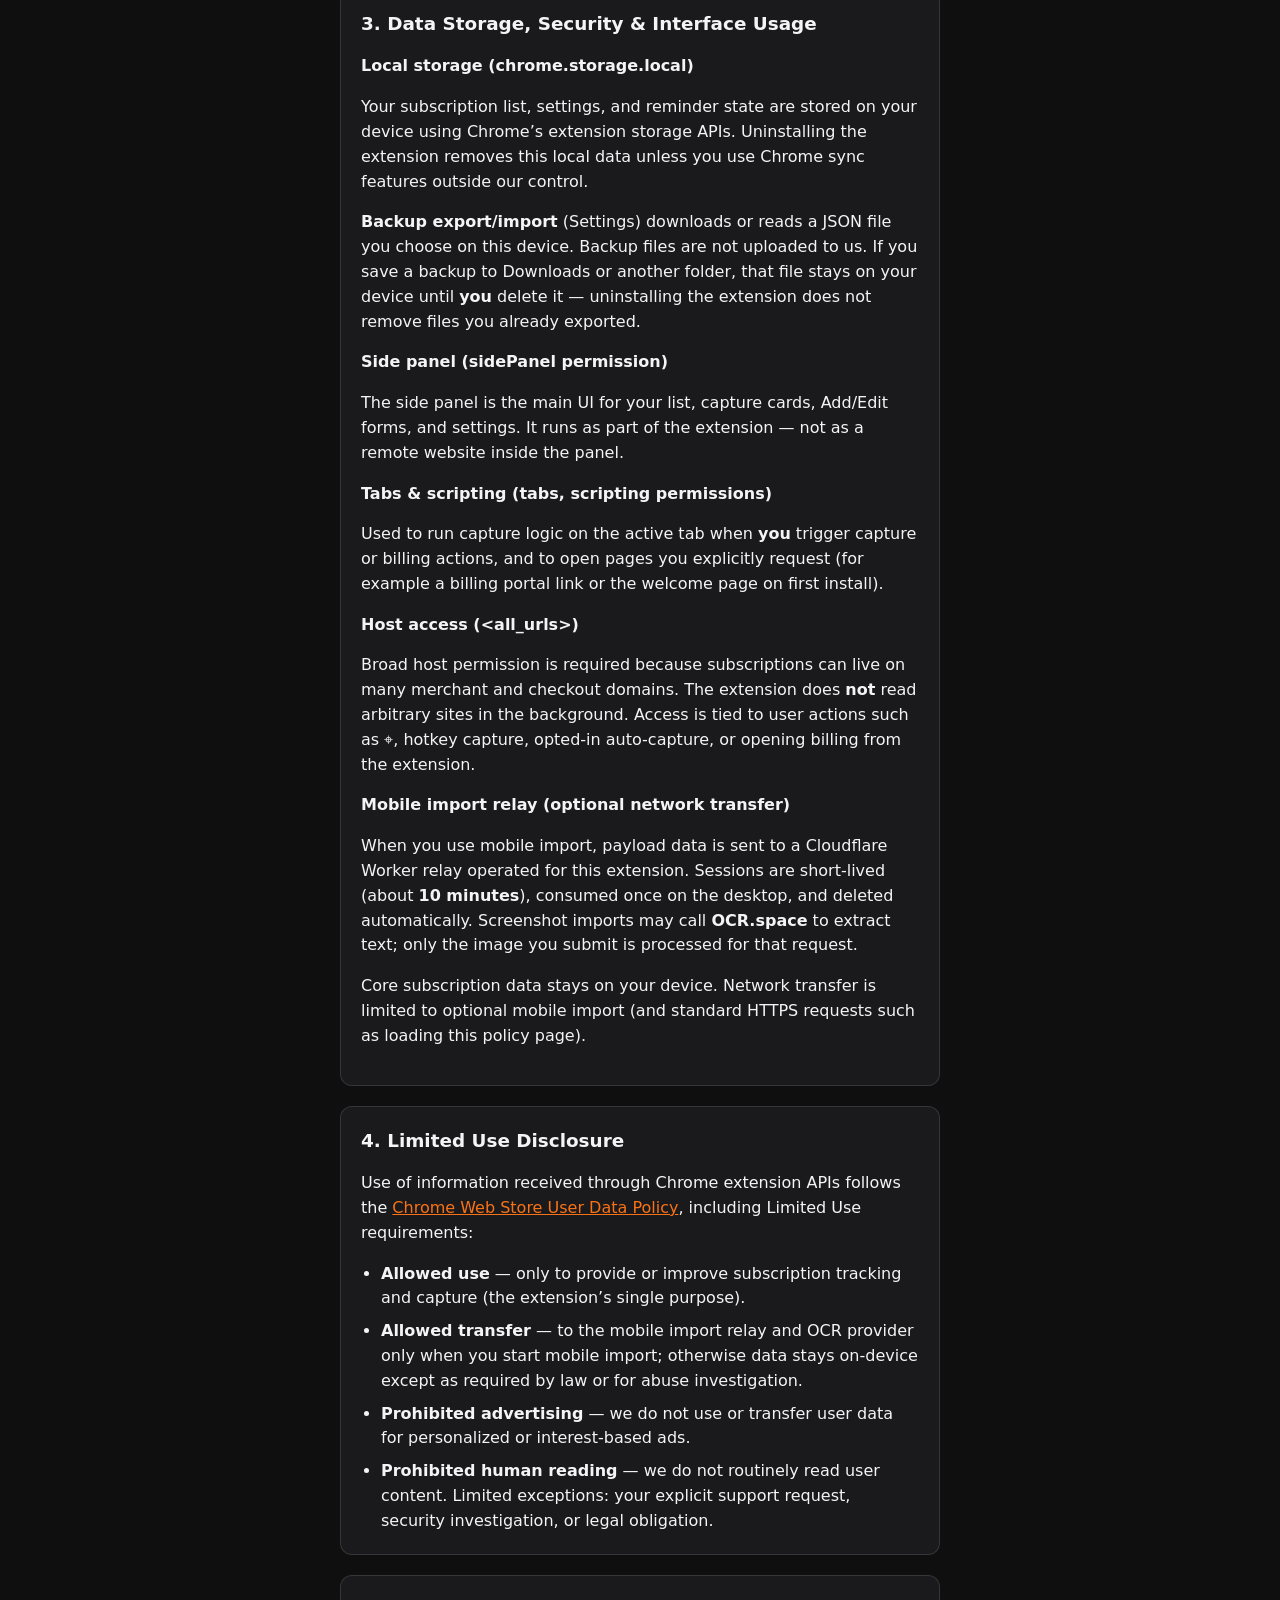
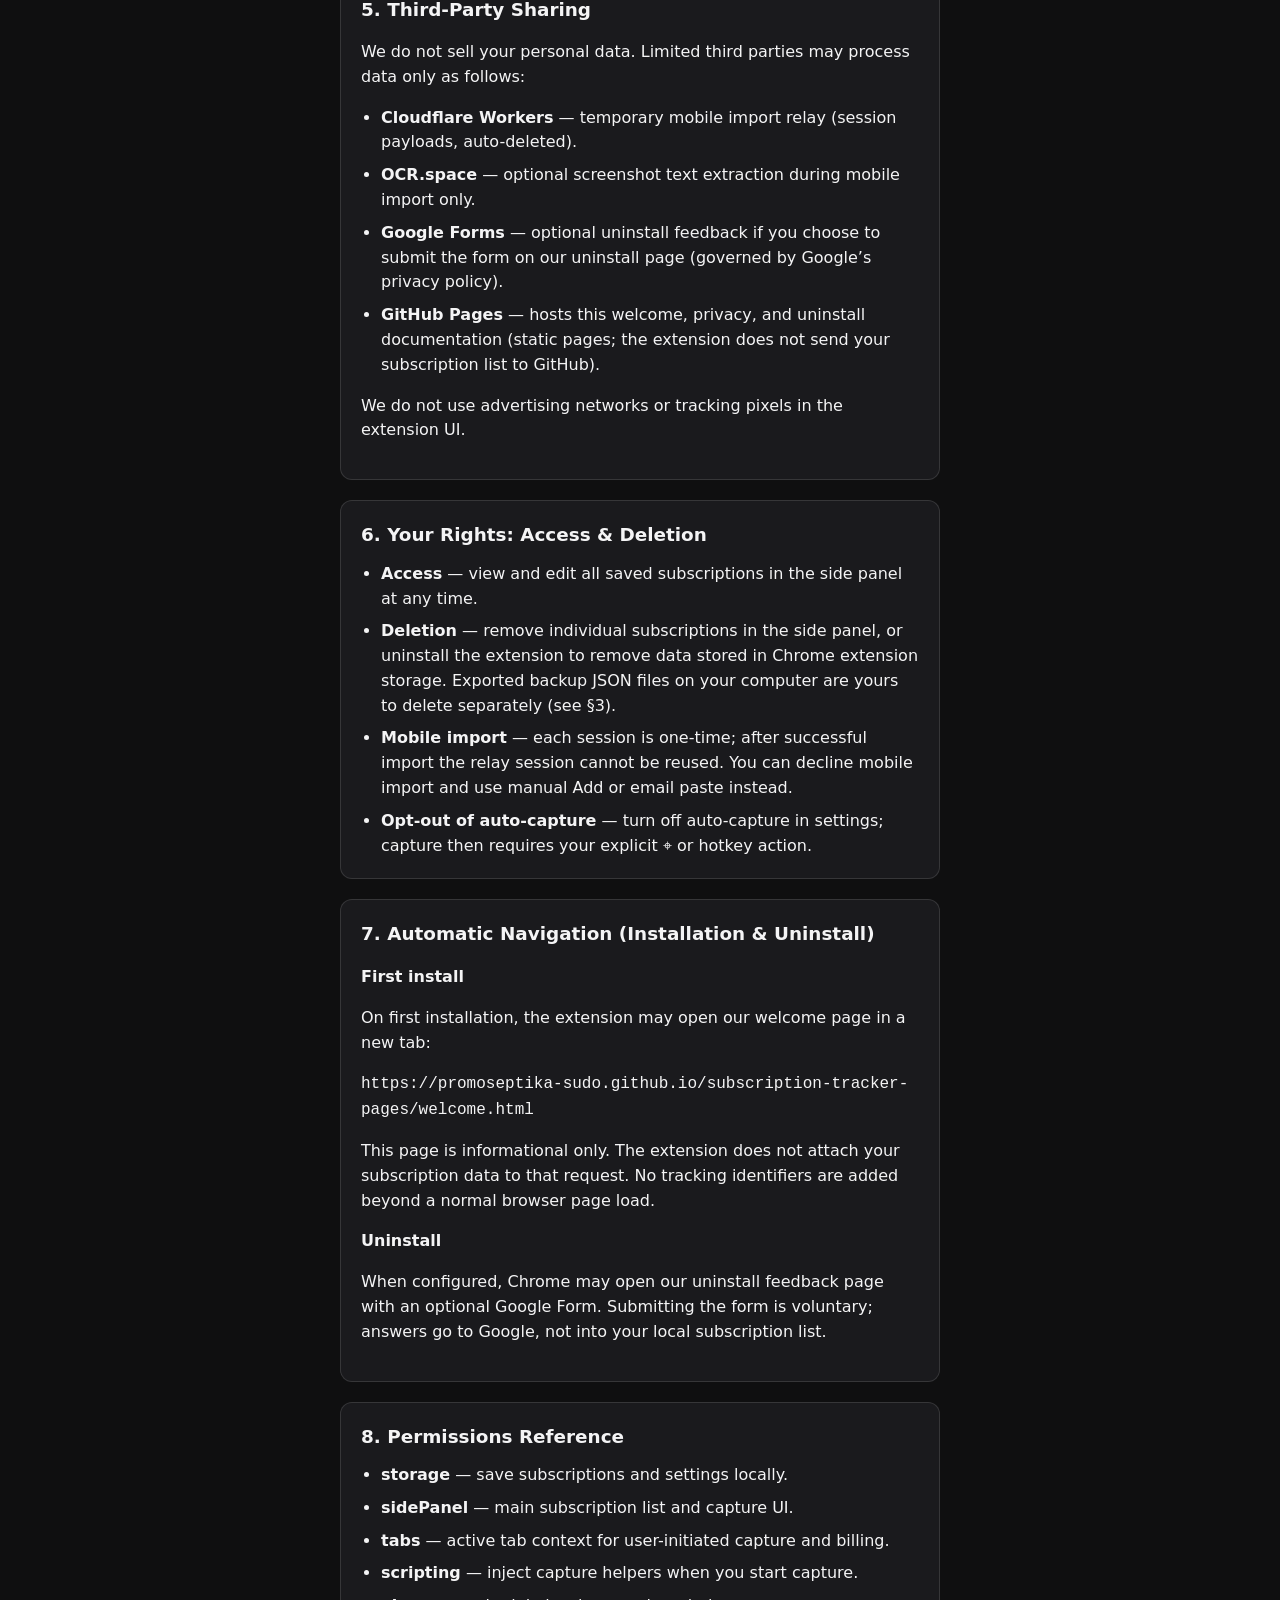
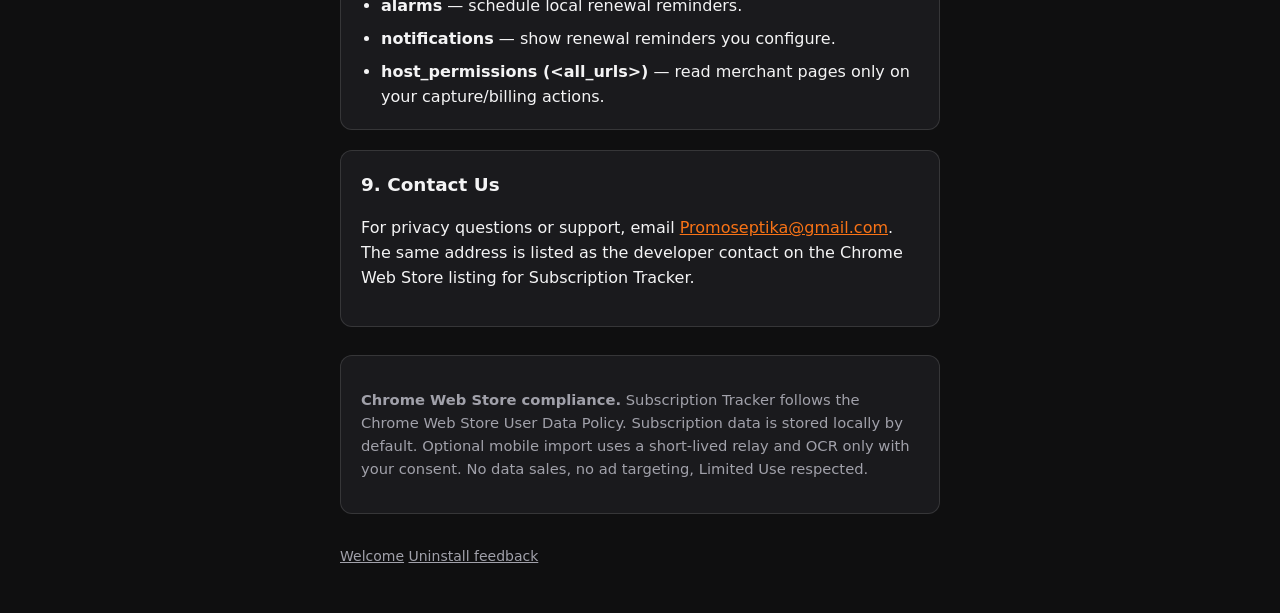
==== commit d71e3091: "Privacy: backup JSON remains on device after extension uninstall Co-authored-by: Cursor <cursoragent" ====
--- a/privacy.html
+++ b/privacy.html
@@ -2,7 +2,7 @@
 <html lang="en">
   <!--
     СТОП ДЛЯ ПУБЛИКАЦИИ (CWS) — privacy.html:
-    1. Last updated — September 12, 2026 (при следующих правках — обновить дату).
+    1. Last updated — October 17, 2026 (при следующих правках — обновить дату).
     2. §9 Contact Us — Promoseptika@gmail.com (как в CWS Contact).
     3. В §7 — подставить финальный URL welcome (после GitHub Pages), тот же что в store-urls.ts и CWS Homepage.
     Не выкладывать на GitHub Pages / не подставлять URL в CWS, пока все пункты не сделаны.
@@ -17,7 +17,7 @@
     <main>
       <h1>Privacy Policy — Subscription Tracker</h1>
       <p class="lead">Track subscriptions and trial renewals in one Chrome side panel.</p>
-      <p class="updated">Last updated: September 12, 2026</p>
+      <p class="updated">Last updated: October 17, 2026</p>
 
       <div class="card card-highlight">
         <p>
@@ -90,6 +90,12 @@
           Chrome’s extension storage APIs. Uninstalling the extension removes this local data
           unless you use Chrome sync features outside our control.
         </p>
+        <p>
+          <strong>Backup export/import</strong> (Settings) downloads or reads a JSON file you
+          choose on this device. Backup files are not uploaded to us. If you save a backup to
+          Downloads or another folder, that file stays on your device until <strong>you</strong>
+          delete it — uninstalling the extension does not remove files you already exported.
+        </p>
 
         <p><strong>Side panel (sidePanel permission)</strong></p>
         <p>
@@ -189,8 +195,9 @@
             time.
           </li>
           <li>
-            <strong>Deletion</strong> — delete individual subscriptions in the app, clear data in
-            extension settings where available, or uninstall the extension to remove local storage.
+            <strong>Deletion</strong> — remove individual subscriptions in the side panel, or
+            uninstall the extension to remove data stored in Chrome extension storage. Exported
+            backup JSON files on your computer are yours to delete separately (see §3).
           </li>
           <li>
             <strong>Mobile import</strong> — each session is one-time; after successful import the
